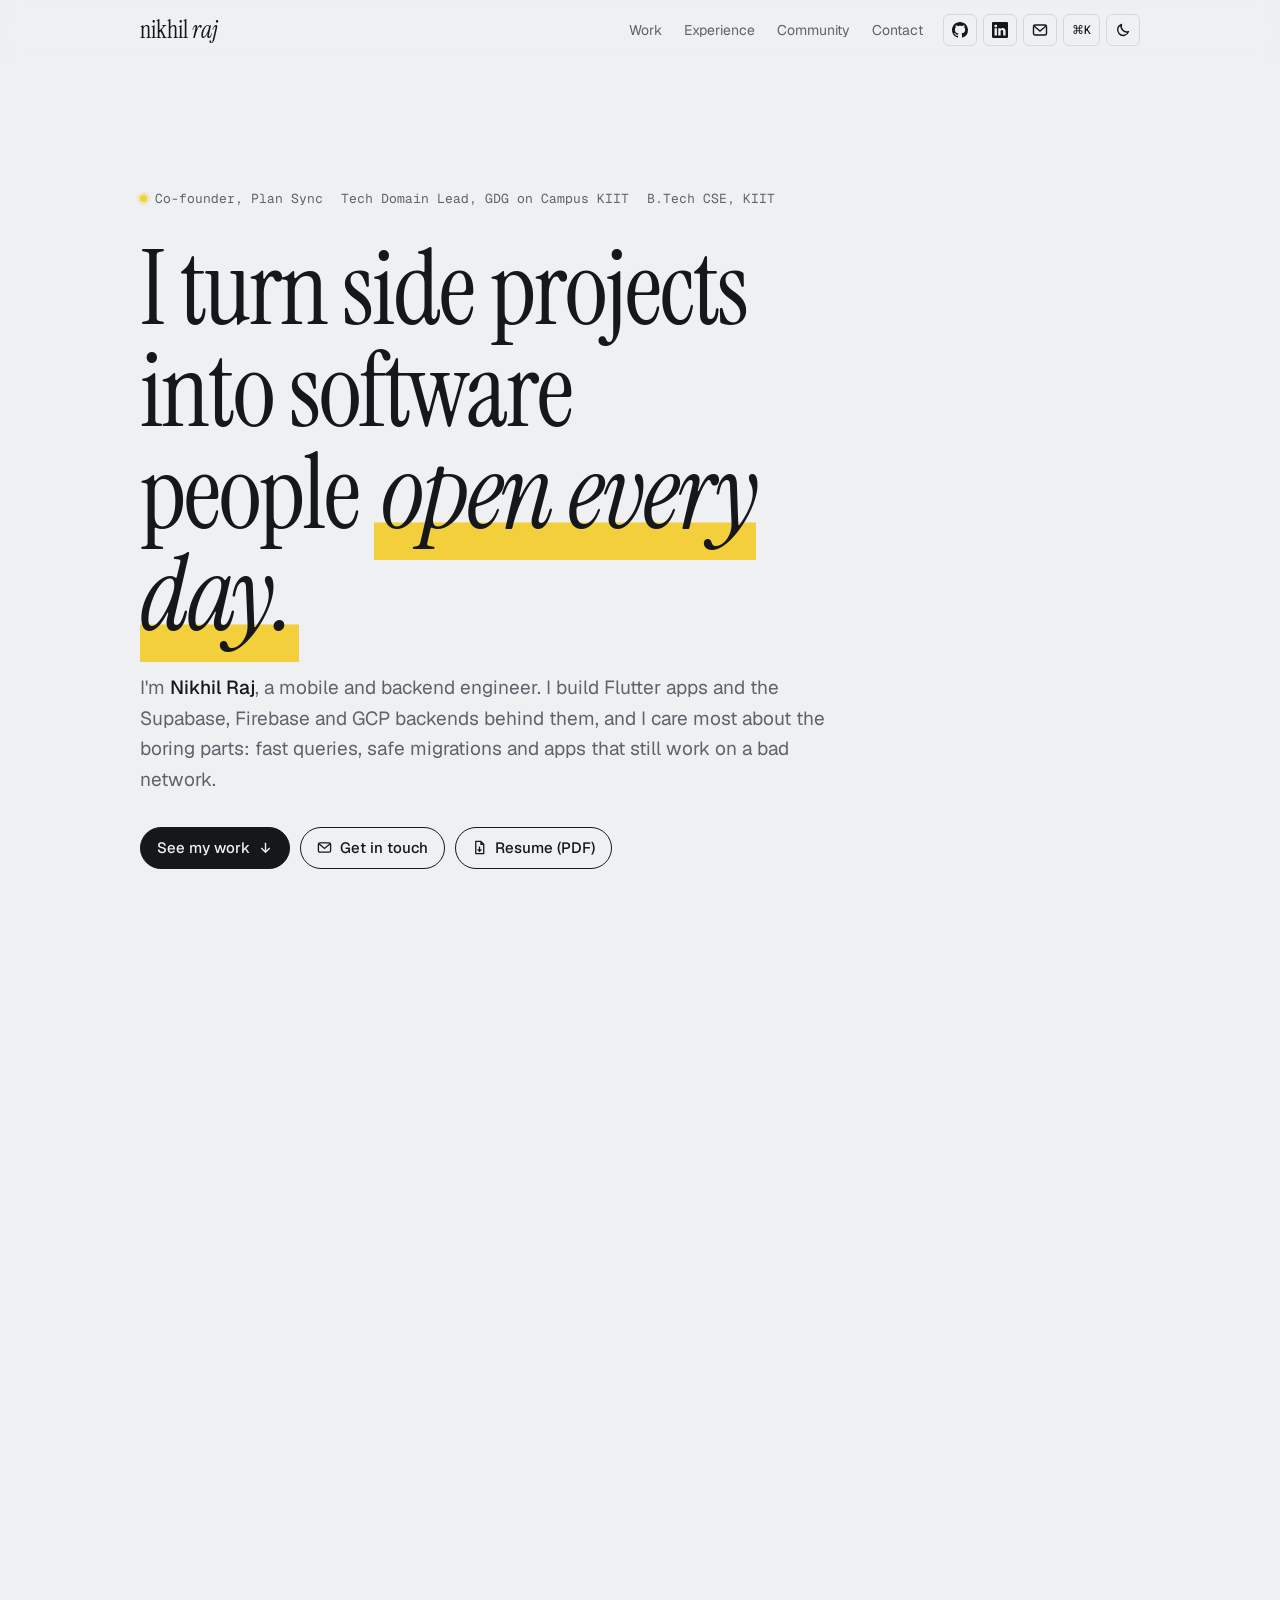
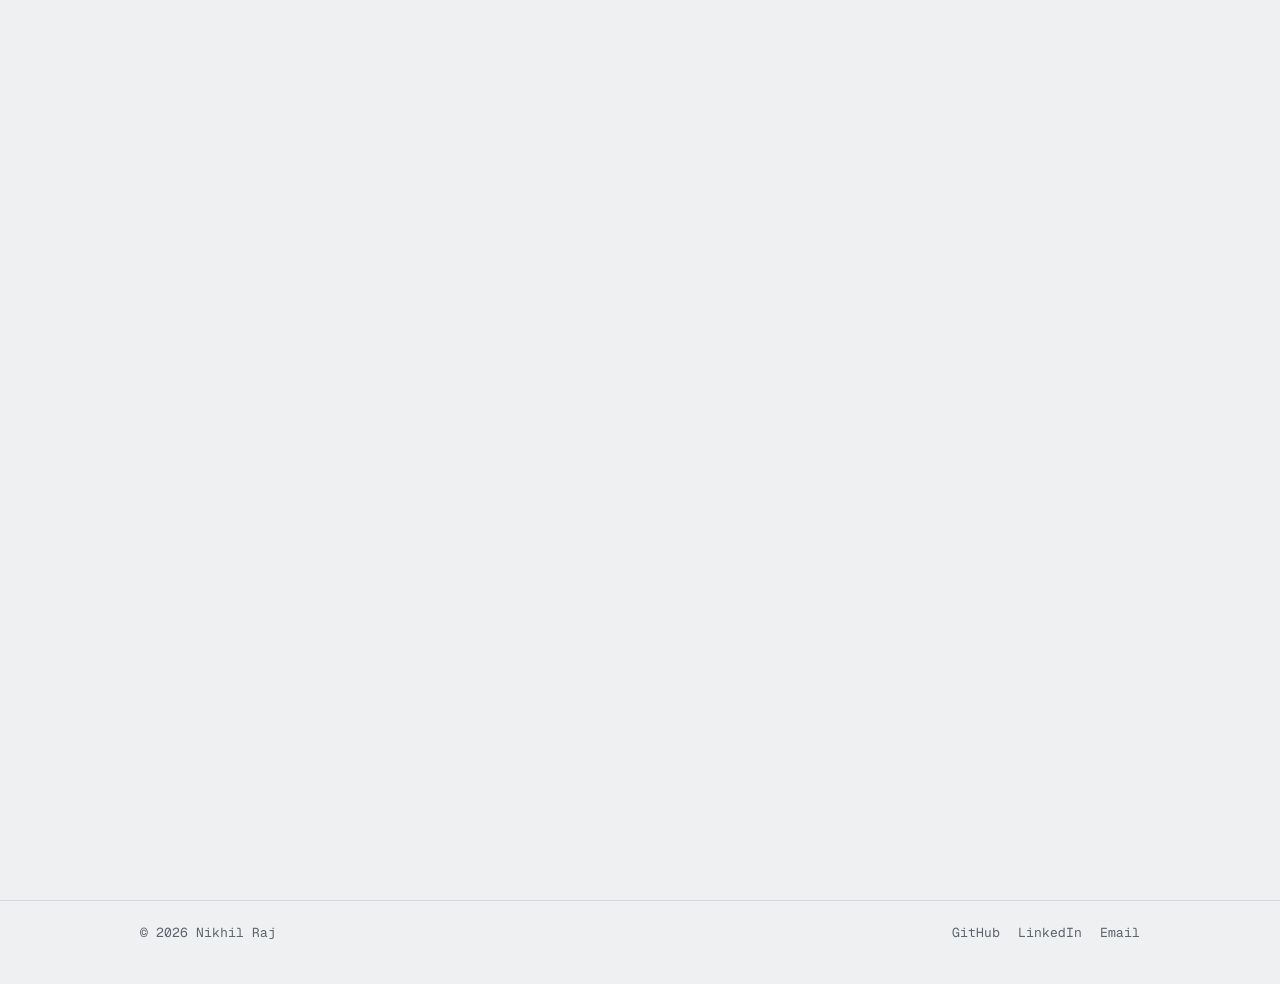
==== index.html @ fef5727f "Portfolio site for nikhilraj.co.in Co-Authored-By: Claude Opus 5.5 (1M context) <noreply@anthropic.c" ====
<!doctype html>
<html lang="en" class="no-js">
<head>
  <meta charset="utf-8">
  <meta name="viewport" content="width=device-width, initial-scale=1">
  <meta http-equiv="Content-Security-Policy" content="default-src 'self'; script-src 'self' 'sha256-2y3BFOywjpH5ztESn5ZbFcE5j5Bi09aAn/C+HqC1ujg='; style-src 'self'; img-src 'self' data:; font-src 'self'; connect-src 'self'; object-src 'none'; base-uri 'self'; form-action 'none'; upgrade-insecure-requests">
  <meta name="referrer" content="strict-origin-when-cross-origin">
  <meta name="robots" content="index, follow">
  <title>Nikhil Raj · Mobile & Backend Engineer</title>
  <meta name="description" content="Nikhil Raj builds mobile apps and the backends behind them. Co-founder of Plan Sync, a campus app with 15,000+ accounts. Flutter, Go, Python, Supabase, GCP.">
  <link rel="canonical" href="https://nikhilraj.co.in/">
  <meta property="og:type" content="website">
  <meta property="og:url" content="https://nikhilraj.co.in/">
  <meta property="og:title" content="Nikhil Raj · Mobile & Backend Engineer">
  <meta property="og:description" content="I turn side projects into software people open every day. Co-founder of Plan Sync (15,000+ accounts).">
  <meta property="og:image" content="https://nikhilraj.co.in/assets/og-image.png">
  <meta name="twitter:card" content="summary_large_image">
  <meta name="theme-color" content="#eef0f2" media="(prefers-color-scheme: light)">
  <meta name="theme-color" content="#0f1113" media="(prefers-color-scheme: dark)">
  <link rel="icon" href="/assets/favicon.svg" type="image/svg+xml">
  <link rel="preload" href="/assets/fonts/instrument-serif.woff2" as="font" type="font/woff2" crossorigin>
  <link rel="stylesheet" href="/assets/fonts.css">
  <link rel="stylesheet" href="/assets/styles.css">
  <script>
    document.documentElement.classList.remove('no-js');
    try { var t = localStorage.getItem('theme'); if (t) document.documentElement.dataset.theme = t; } catch (e) {}
  </script>
  <script type="application/ld+json">
  {"@context":"https://schema.org","@type":"Person","name":"Nikhil Raj","url":"https://nikhilraj.co.in/","jobTitle":"Mobile & Backend Engineer","alumniOf":"Kalinga Institute of Industrial Technology","sameAs":["https://github.com/NiikhilRaj","https://linkedin.com/in/nikhilraj16"]}
  </script>
</head>
<body>
<a class="skip" href="#main">Skip to content</a>

<svg class="sprite" width="0" height="0" aria-hidden="true">
  <symbol id="i-arrow" viewBox="0 0 16 16"><path d="M4.5 11.5l7-7M6 4.5h5.5V10" fill="none" stroke="currentColor" stroke-width="1.5"/></symbol>
  <symbol id="i-down" viewBox="0 0 16 16"><path d="M8 3v10M3.5 8.5L8 13l4.5-4.5" fill="none" stroke="currentColor" stroke-width="1.5"/></symbol>
  <symbol id="i-moon" viewBox="0 0 16 16"><path d="M13.5 9.6A5.6 5.6 0 0 1 6.4 2.5a5.6 5.6 0 1 0 7.1 7.1z" fill="none" stroke="currentColor" stroke-width="1.4" stroke-linejoin="round"/></symbol>
  <symbol id="i-sun" viewBox="0 0 16 16"><circle cx="8" cy="8" r="3" fill="none" stroke="currentColor" stroke-width="1.4"/><path d="M8 1v2M8 13v2M1 8h2M13 8h2M3 3l1.4 1.4M11.6 11.6L13 13M3 13l1.4-1.4M11.6 4.4L13 3" stroke="currentColor" stroke-width="1.4"/></symbol>
  <symbol id="i-gh" viewBox="0 0 16 16"><path fill="currentColor" d="M8 0C3.58 0 0 3.58 0 8c0 3.54 2.29 6.53 5.47 7.59.4.07.55-.17.55-.38 0-.19-.01-.82-.01-1.49-2.01.37-2.53-.49-2.69-.94-.09-.23-.48-.94-.82-1.13-.28-.15-.68-.52-.01-.53.63-.01 1.08.58 1.23.82.72 1.21 1.87.87 2.33.66.07-.52.28-.87.51-1.07-1.78-.2-3.64-.89-3.64-3.95 0-.87.31-1.59.82-2.15-.08-.2-.36-1.02.08-2.12 0 0 .67-.21 2.2.82.64-.18 1.32-.27 2-.27.68 0 1.36.09 2 .27 1.53-1.04 2.2-.82 2.2-.82.44 1.1.16 1.92.08 2.12.51.56.82 1.27.82 2.15 0 3.07-1.87 3.75-3.65 3.95.29.25.54.73.54 1.48 0 1.07-.01 1.93-.01 2.2 0 .21.15.46.55.38A8.01 8.01 0 0 0 16 8c0-4.42-3.58-8-8-8z"/></symbol>
  <symbol id="i-in" viewBox="0 0 16 16"><path fill="currentColor" d="M0 1.15C0 .52.52 0 1.18 0h13.64C15.48 0 16 .52 16 1.15v13.7c0 .63-.52 1.15-1.18 1.15H1.18C.52 16 0 15.48 0 14.85V1.15zm4.94 12.24V6.17H2.54v7.22h2.4zM3.74 5.18c.84 0 1.36-.55 1.36-1.25-.02-.71-.52-1.25-1.35-1.25-.82 0-1.36.54-1.36 1.25 0 .7.52 1.25 1.33 1.25h.02zm4.9 8.21V9.36c0-.22.02-.43.08-.59.18-.43.57-.88 1.23-.88.87 0 1.22.66 1.22 1.63v3.87h2.4V9.25c0-2.22-1.18-3.25-2.76-3.25-1.27 0-1.84.7-2.16 1.19v.03h-.02l.02-.03V6.17h-2.4c.03.68 0 7.22 0 7.22h2.4z"/></symbol>
  <symbol id="i-play" viewBox="0 0 16 16"><path d="M3 1.8v12.4c0 .4.4.6.7.4l10.4-6.2a.5.5 0 0 0 0-.8L3.7 1.4c-.3-.2-.7 0-.7.4z" fill="none" stroke="currentColor" stroke-width="1.4" stroke-linejoin="round"/></symbol>
  <symbol id="i-mail" viewBox="0 0 16 16"><rect x="1.5" y="3" width="13" height="10" rx="1.5" fill="none" stroke="currentColor" stroke-width="1.4"/><path d="M2 4l6 5 6-5" fill="none" stroke="currentColor" stroke-width="1.4"/></symbol>
  <symbol id="i-file" viewBox="0 0 16 16"><path d="M4 1.5h5.5L12.5 4.5v10h-8.5z M9.5 1.5v3h3" fill="none" stroke="currentColor" stroke-width="1.4" stroke-linejoin="round"/><path d="M8 7v5M6 10l2 2 2-2" fill="none" stroke="currentColor" stroke-width="1.4"/></symbol>
</svg>

<header class="top" id="top">
  <div class="wrap">
    <a class="brand" href="/" aria-label="Nikhil Raj, home">nikhil <i>raj</i></a>
    <nav class="nav" aria-label="Sections">
      <a href="#work">Work</a>
      <a href="#experience">Experience</a>
      <a href="#community">Community</a>
      <a href="#contact">Contact</a>
    </nav>
    <div class="top-tools">
      <a class="icon-btn" href="https://github.com/NiikhilRaj" target="_blank" rel="noopener" aria-label="GitHub" title="GitHub"><svg><use href="#i-gh"/></svg></a>
      <a class="icon-btn" href="https://linkedin.com/in/nikhilraj16" target="_blank" rel="noopener" aria-label="LinkedIn" title="LinkedIn"><svg><use href="#i-in"/></svg></a>
      <a class="icon-btn" href="mailto:nikhilraj13733@gmail.com" aria-label="Email" title="nikhilraj13733@gmail.com"><svg><use href="#i-mail"/></svg></a>
      <button class="icon-btn" id="open-palette" type="button" aria-label="Open quick navigation" title="Quick navigation (Ctrl/⌘ K)">⌘K</button>
      <button class="icon-btn" id="theme" type="button" aria-label="Toggle dark mode">
        <svg class="theme-moon"><use href="#i-moon"/></svg><svg class="theme-sun"><use href="#i-sun"/></svg>
      </button>
    </div>
  </div>
</header>

<main id="main">
  <section class="hero">
    <div class="wrap">
      <p class="eyebrow mono"><span><span class="dot"></span>Co-founder, Plan Sync</span><span>Tech Domain Lead, GDG on Campus KIIT</span><span>B.Tech CSE, KIIT</span></p>
      <h1>I turn side projects into software people <em class="mark">open every day.</em></h1>
      <p class="hero-sub">I'm <strong>Nikhil Raj</strong>, a mobile and backend engineer. I build Flutter apps and the Supabase, Firebase and GCP backends behind them, and I care most about the boring parts: fast queries, safe migrations and apps that still work on a bad network.</p>
      <div class="hero-cta">
        <a class="btn solid" href="#work">See my work <svg><use href="#i-down"/></svg></a>
        <a class="btn" href="mailto:nikhilraj13733@gmail.com"><svg><use href="#i-mail"/></svg> Get in touch</a>
        <a class="btn" href="/assets/Nikhil_Raj_Resume.pdf" target="_blank" rel="noopener" download="Nikhil_Raj_Resume.pdf"><svg><use href="#i-file"/></svg> Resume (PDF)</a>
      </div>
    </div>
  </section>

  <div class="wrap">
    <ul class="numbers reveal" aria-label="Highlights">
      <li><span class="num" data-count="15000" data-suffix="+">15,000+</span><span class="num-label">accounts on Plan Sync, from a weekend project</span></li>
      <li><span class="num" data-count="3500" data-suffix="+">3,500+</span><span class="num-label">students opening it daily (9,500+ monthly)</span></li>
      <li><span class="num" data-count="76" data-suffix="%">76%</span><span class="num-label">cut in API query latency after a backend redesign</span></li>
      <li><span class="num" data-count="4.7" data-decimals="1" data-suffix="★">4.7★</span><span class="num-label">Play Store rating from 467 reviews</span></li>
    </ul>
  </div>

  <!-- WORK -->
  <section class="section" id="work">
    <div class="wrap">
      <div class="section-head reveal"><span class="mono">Selected work</span><h2>Things I've shipped</h2></div>

      <article class="feature reveal">
        <div class="feature-copy">
          <span class="mono muted">Co-founder · Sep 2023 to now</span>
          <h3>Plan Sync</h3>
          <p>A timetable app for college students that started as a weekend project and became the app most of campus checks before class. I designed the first database and backend, owned the roadmap and outreach, and later redesigned the backend and the UI.</p>
          <div class="tags"><span class="tag">Flutter</span><span class="tag">Supabase</span><span class="tag">GCP</span><span class="tag">Postgres</span><span class="tag">Open source</span></div>
          <div class="feature-links">
            <a class="chip-link" href="https://play.google.com/store/apps/details?id=in.co.cardlink.plansync" target="_blank" rel="noopener"><svg><use href="#i-play"/></svg> Play Store</a>
            <a class="chip-link" href="https://github.com/plansync-in/plan-sync" target="_blank" rel="noopener"><svg><use href="#i-gh"/></svg> Source</a>
          </div>
        </div>
        <div class="feature-art" aria-hidden="true">
          <div class="phone">
            <div class="screen">
              <div class="screen-head"><b>Today</b><span class="mono muted screen-sec">Section CSE-12</span></div>
              <div class="screen-days"><span>Mon</span><span class="on">Tue</span><span>Wed</span><span>Thu</span><span>Fri</span></div>
              <div class="slot"><time>08:00</time><div><b>Operating Systems</b><small>Room C-201</small></div></div>
              <div class="slot now"><time>09:00</time><div><b>DBMS Lab</b><small>Lab 4 · now</small></div></div>
              <div class="slot"><time>11:00</time><div><b>Machine Learning</b><small>Elective · Room B-106</small></div></div>
              <div class="slot"><time>13:00</time><div><b>Computer Architecture</b><small>Room C-104</small></div></div>
              <div class="slot"><time>15:00</time><div><b>Cloud Computing</b><small>Elective · Room A-12</small></div></div>
            </div>
          </div>
        </div>
      </article>

      <div class="projects">
        <article class="proj reveal">
          <div><h3>MySanji</h3><span class="kind mono">Freelance · Full-stack</span></div>
          <div>
            <p>A grocery delivery app connecting customers with local farmers, fishers and vendors. I moved production from Firebase to MongoDB with zero downtime and no data loss, using a FastAPI layer between the app and the new database, then rebuilt the app in Flutter and Swift and cut its size by 15%.</p>
            <div class="tags"><span class="tag">FastAPI</span><span class="tag">MongoDB</span><span class="tag">Flutter</span><span class="tag">Swift</span></div>
          </div>
          <div class="proj-links"><a class="arrow-link" href="https://mysanji.com/" target="_blank" rel="noopener">mysanji.com <svg><use href="#i-arrow"/></svg></a></div>
        </article>

        <article class="proj reveal">
          <div><h3>Shanghai Global</h3><span class="kind mono">Freelance · CRM &amp; web</span></div>
          <div>
            <p>Car-parts sourcing for the UAE, Qatar and the GCC. I built a cross-platform CRM dashboard for inventory and orders that halved order-processing time and raised capacity by 15%, and redesigned their landing page, which lifted retention by 20%.</p>
            <div class="tags"><span class="tag">Supabase</span><span class="tag">GCP</span><span class="tag">Flutter</span><span class="tag">WordPress</span></div>
          </div>
          <div class="proj-links"><a class="arrow-link" href="https://shanghaiglobalauto.com/" target="_blank" rel="noopener">shanghaiglobalauto.com <svg><use href="#i-arrow"/></svg></a></div>
        </article>

        <article class="proj reveal">
          <div><h3>Email spam classifier</h3><span class="kind mono">DRDO (DEAL) · ML</span></div>
          <div>
            <p>An ensemble of SVM, Naive Bayes and Extra Trees that reached 97.3% accuracy, 4 points above the baseline, served through a real-time pipeline that classifies each email in under 200 ms.</p>
            <div class="tags"><span class="tag">Python</span><span class="tag">scikit-learn</span><span class="tag">NLP</span></div>
          </div>
          <div class="proj-links"><a class="arrow-link" href="https://github.com/NiikhilRaj/email-spam-classifier" target="_blank" rel="noopener">GitHub <svg><use href="#i-arrow"/></svg></a></div>
        </article>

        <article class="proj reveal">
          <div><h3>GDG recruitment screening</h3><span class="kind mono">GDG on Campus KIIT · AI tooling</span></div>
          <div>
            <p>Adapted HackerRank's open-source hiring agent with a custom per-domain rubric to score 500+ applications, cutting shortlisting from two weeks to three days while a human still reviewed every shortlist.</p>
            <div class="tags"><span class="tag">Python</span><span class="tag">Gemini API</span></div>
          </div>
          <div class="proj-links"><a class="arrow-link" href="https://github.com/NiikhilRaj/hiring-agent" target="_blank" rel="noopener">GitHub <svg><use href="#i-arrow"/></svg></a></div>
        </article>

        <article class="proj reveal">
          <div><h3>Weave</h3><span class="kind mono">MLSA Project Wing 2025 · Open source</span></div>
          <div>
            <p>A Flutter video-calling app built by a student team. I built the login and signup flow, custom widgets and app routing through merged pull requests.</p>
            <div class="tags"><span class="tag">Flutter</span><span class="tag">Dart</span></div>
          </div>
          <div class="proj-links"><a class="arrow-link" href="https://github.com/MLSAKIIT/weave-app" target="_blank" rel="noopener">GitHub <svg><use href="#i-arrow"/></svg></a></div>
        </article>

        <article class="proj reveal">
          <div><h3>Nourish</h3><span class="kind mono">GDG workshop app · Open source</span></div>
          <div>
            <p>A nutrition tracker with macro tracking, barcode scanning and AI recipe suggestions, used as the base project in GDG mobile workshops so students contribute real features.</p>
            <div class="tags"><span class="tag">Flutter</span><span class="tag">Provider</span><span class="tag">Hive</span></div>
          </div>
          <div class="proj-links"><a class="arrow-link" href="https://github.com/NiikhilRaj/nourish-app" target="_blank" rel="noopener">GitHub <svg><use href="#i-arrow"/></svg></a></div>
        </article>

        <article class="proj reveal">
          <div><h3>Flappy Flame</h3><span class="kind mono">Game dev · Workshop demo</span></div>
          <div>
            <p>A Flappy Bird clone on the Flame engine with physics, scoring and saved high scores, running on Android, iOS, web and desktop from one codebase. I use it to teach game development.</p>
            <div class="tags"><span class="tag">Flutter</span><span class="tag">Flame</span></div>
          </div>
          <div class="proj-links"><a class="arrow-link" href="https://github.com/NiikhilRaj/flappy_flame" target="_blank" rel="noopener">GitHub <svg><use href="#i-arrow"/></svg></a></div>
        </article>
      </div>
    </div>
  </section>

  <!-- EXPERIENCE -->
  <section class="section" id="experience">
    <div class="wrap">
      <div class="section-head reveal"><span class="mono">Experience</span><h2>Where I've worked</h2></div>
      <div class="log reveal">
        <details open>
          <summary><span class="when mono">Sep 2023 to now</span><span class="role">Co-founder <span class="org">· Plan Sync</span></span><span class="toggle" aria-hidden="true">+</span></summary>
          <div class="body"><ul>
            <li>Turned a weekend side project into a campus-wide app with <b>15,000+ accounts</b> (3,500+ daily, 9,500+ monthly active) by productizing early and owning the roadmap, features and outreach.</li>
            <li>Reached the first 1,000 users on a database and backend I designed and built on Supabase and GCP.</li>
            <li>Cut API query latency by <b>76%</b> by redesigning the backend with indexes, async processing and response caching.</li>
            <li>Designed the current cross-platform UI, led the electives, search and network-error features, and reviewed and merged 8 contributor PRs as maintainer.</li>
          </ul></div>
        </details>
        <details>
          <summary><span class="when mono">Oct 2025 to Mar 2026</span><span class="role">Freelance Full-Stack Developer <span class="org">· MySanji</span></span><span class="toggle" aria-hidden="true">+</span></summary>
          <div class="body"><ul>
            <li>Migrated the production database from Firebase to MongoDB with <b>zero downtime</b> and no data loss through a FastAPI layer, in one month.</li>
            <li>Cut app size by 15% by rebuilding the app in Flutter and Swift over a five-month overhaul.</li>
          </ul></div>
        </details>
        <details>
          <summary><span class="when mono">Aug 2025 to Dec 2025</span><span class="role">Freelance Software Engineer <span class="org">· Shanghai Global</span></span><span class="toggle" aria-hidden="true">+</span></summary>
          <div class="body"><ul>
            <li>Cut order-processing time by <b>50%</b> and raised order capacity by 15% with a cross-platform CRM dashboard on Supabase and GCP.</li>
            <li>Raised customer retention by 20% by redesigning the company's WordPress landing page.</li>
          </ul></div>
        </details>
        <details>
          <summary><span class="when mono">Jun 2025 to Jul 2025</span><span class="role">Summer Trainee <span class="org">· DEAL, DRDO</span></span><span class="toggle" aria-hidden="true">+</span></summary>
          <div class="body"><ul>
            <li>Reached <b>97.3%</b> spam-detection accuracy, 4 points above baseline, with an ensemble of SVM, Naive Bayes and Extra Trees in Python.</li>
            <li>Classified incoming email in under 200 ms each with a real-time pipeline and NLP preprocessing.</li>
          </ul></div>
        </details>
        <details>
          <summary><span class="when mono">Mar 2025 to May 2025</span><span class="role">Flutter Developer Intern <span class="org">· MemoNeet</span></span><span class="toggle" aria-hidden="true">+</span></summary>
          <div class="body"><ul>
            <li>Shipped a referral system on Firebase Auth, Realtime Database and Razorpay payouts.</li>
            <li>Wrote Firebase Functions and Realtime Database security rules for a backend serving <b>1M+ users</b>.</li>
            <li>Reduced login failures by 5% by handling legacy devices in the auth flow.</li>
          </ul></div>
        </details>
      </div>
    </div>
  </section>

  <!-- COMMUNITY -->
  <section class="section" id="community">
    <div class="wrap">
      <div class="section-head reveal"><span class="mono">Community</span><h2>Teaching and leading</h2></div>
      <div class="cards">
        <article class="card reveal">
          <span class="mono muted">Feb 2025 to now · Volunteer</span>
          <h3>Tech Domain Lead, Google Developer Group on Campus KIIT</h3>
          <span class="big">2,000+</span>
          <p>students taught mobile and game development through workshops, webinars and bootcamps, using projects like <a href="https://github.com/NiikhilRaj/nourish-app" target="_blank" rel="noopener">Nourish</a> and <a href="https://github.com/NiikhilRaj/flappy_flame" target="_blank" rel="noopener">Flappy Flame</a>. I also coordinated 30+ student developers to ship 4 community apps.</p>
        </article>
        <article class="card reveal">
          <span class="mono muted">Feb 2025 to now · Volunteer</span>
          <h3>App Developer, Microsoft Learn Student Ambassadors KIIT</h3>
          <span class="big">1 month</span>
          <p>Led a team of 13 students from a blank repo to a released fitness-tracking and video-calling app in one month.</p>
        </article>
      </div>
    </div>
  </section>

  <!-- STACK -->
  <section class="section" id="stack">
    <div class="wrap">
      <div class="section-head reveal"><span class="mono">Toolbox</span><h2>What I work with</h2></div>
      <dl class="stack reveal">
        <div class="stack-row"><dt class="mono">Languages</dt><dd><span>Dart</span><span>Python</span><span>Go</span><span>Swift</span><span>C++</span><span>C</span><span>Java</span></dd></div>
        <div class="stack-row"><dt class="mono">Mobile</dt><dd><span>Flutter</span><span>Flame</span><span>Swift</span><span>Figma</span></dd></div>
        <div class="stack-row"><dt class="mono">Backend</dt><dd><span>FastAPI</span><span>REST APIs</span><span>Postgres</span><span>MongoDB</span><span>Supabase</span><span>Firebase</span></dd></div>
        <div class="stack-row"><dt class="mono">Cloud &amp; ops</dt><dd><span>GCP</span><span>AWS (Lambda, EC2, S3)</span><span>Docker</span><span>GitHub Actions</span><span>Grafana</span><span>Linux</span></dd></div>
        <div class="stack-row"><dt class="mono">Certified</dt><dd><span><a href="https://www.credly.com/badges/8848e8b5-2389-4c54-8351-a8959b86e217/public_url" target="_blank" rel="noopener">SAP Certified Backend Developer (CAP)</a></span><span><a href="https://www.coursera.org/account/accomplishments/professional-cert/M4ODEMSPIJYP" target="_blank" rel="noopener">IBM DevOps &amp; Software Engineering</a></span></dd></div>
        <div class="stack-row"><dt class="mono">Education</dt><dd>B.Tech in Computer Science, Kalinga Institute of Industrial Technology, 2023 to now</dd></div>
      </dl>
    </div>
  </section>

  <!-- CONTACT -->
  <section class="contact" id="contact">
    <div class="wrap">
      <p class="mono muted reveal">Contact</p>
      <h2 class="reveal">Building something? <em>Let's talk.</em></h2>
      <div class="mail-row reveal">
        <a class="mail" href="mailto:nikhilraj13733@gmail.com">nikhilraj13733@gmail.com</a>
        <button class="icon-btn" id="copy-mail" type="button" data-email="nikhilraj13733@gmail.com">Copy</button>
      </div>
      <div class="socials reveal">
        <a class="chip-link" href="https://github.com/NiikhilRaj" target="_blank" rel="noopener"><svg><use href="#i-gh"/></svg> GitHub</a>
        <a class="chip-link" href="https://linkedin.com/in/nikhilraj16" target="_blank" rel="noopener"><svg><use href="#i-in"/></svg> LinkedIn</a>
        <a class="chip-link" href="https://play.google.com/store/apps/details?id=in.co.cardlink.plansync" target="_blank" rel="noopener"><svg><use href="#i-play"/></svg> Plan Sync</a>
        <a class="chip-link" href="/assets/Nikhil_Raj_Resume.pdf" target="_blank" rel="noopener" download="Nikhil_Raj_Resume.pdf"><svg><use href="#i-file"/></svg> Resume</a>
      </div>
    </div>
  </section>
</main>

<footer>
  <div class="wrap mono">
    <span>© <span id="year">2026</span> Nikhil Raj</span>
    <span class="foot-links"><a href="https://github.com/NiikhilRaj" target="_blank" rel="noopener">GitHub</a><a href="https://linkedin.com/in/nikhilraj16" target="_blank" rel="noopener">LinkedIn</a><a href="mailto:nikhilraj13733@gmail.com">Email</a></span>
  </div>
</footer>

<div class="palette" id="palette" role="dialog" aria-modal="true" aria-label="Quick navigation">
  <div class="palette-box">
    <input id="palette-input" type="text" placeholder="Jump to a section, project or link…" autocomplete="off" spellcheck="false">
    <ul id="palette-list"></ul>
  </div>
</div>

<script src="/assets/main.js" defer></script>
</body>
</html>
---- assets/fonts.css ----
@font-face {
  font-family: 'Geist';
  font-style: normal;
  font-weight: 400;
  font-display: swap;
  src: url(/assets/fonts/geist.woff2) format('woff2');
  unicode-range: U+0000-00FF, U+0131, U+0152-0153, U+02BB-02BC, U+02C6, U+02DA, U+02DC, U+0304, U+0308, U+0329, U+2000-206F, U+20AC, U+2122, U+2191, U+2193, U+2212, U+2215, U+FEFF, U+FFFD;
}
@font-face {
  font-family: 'Geist';
  font-style: normal;
  font-weight: 500;
  font-display: swap;
  src: url(/assets/fonts/geist.woff2) format('woff2');
  unicode-range: U+0000-00FF, U+0131, U+0152-0153, U+02BB-02BC, U+02C6, U+02DA, U+02DC, U+0304, U+0308, U+0329, U+2000-206F, U+20AC, U+2122, U+2191, U+2193, U+2212, U+2215, U+FEFF, U+FFFD;
}
@font-face {
  font-family: 'Geist Mono';
  font-style: normal;
  font-weight: 400;
  font-display: swap;
  src: url(/assets/fonts/geist-mono.woff2) format('woff2');
  unicode-range: U+0000-00FF, U+0131, U+0152-0153, U+02BB-02BC, U+02C6, U+02DA, U+02DC, U+0304, U+0308, U+0329, U+2000-206F, U+20AC, U+2122, U+2191, U+2193, U+2212, U+2215, U+FEFF, U+FFFD;
}
@font-face {
  font-family: 'Geist Mono';
  font-style: normal;
  font-weight: 500;
  font-display: swap;
  src: url(/assets/fonts/geist-mono.woff2) format('woff2');
  unicode-range: U+0000-00FF, U+0131, U+0152-0153, U+02BB-02BC, U+02C6, U+02DA, U+02DC, U+0304, U+0308, U+0329, U+2000-206F, U+20AC, U+2122, U+2191, U+2193, U+2212, U+2215, U+FEFF, U+FFFD;
}
@font-face {
  font-family: 'Instrument Serif';
  font-style: italic;
  font-weight: 400;
  font-display: swap;
  src: url(/assets/fonts/instrument-serif-italic.woff2) format('woff2');
  unicode-range: U+0000-00FF, U+0131, U+0152-0153, U+02BB-02BC, U+02C6, U+02DA, U+02DC, U+0304, U+0308, U+0329, U+2000-206F, U+20AC, U+2122, U+2191, U+2193, U+2212, U+2215, U+FEFF, U+FFFD;
}
@font-face {
  font-family: 'Instrument Serif';
  font-style: normal;
  font-weight: 400;
  font-display: swap;
  src: url(/assets/fonts/instrument-serif.woff2) format('woff2');
  unicode-range: U+0000-00FF, U+0131, U+0152-0153, U+02BB-02BC, U+02C6, U+02DA, U+02DC, U+0304, U+0308, U+0329, U+2000-206F, U+20AC, U+2122, U+2191, U+2193, U+2212, U+2215, U+FEFF, U+FFFD;
}
---- assets/styles.css ----
/* ---------- tokens ---------- */
:root {
  --paper: #eef0f2;
  --paper-2: #e3e6ea;
  --ink: #15171a;
  --muted: #5d636b;
  --line: #d3d8de;
  --mark: #f2cf3b;
  --mark-ink: #15171a;
  --serif: "Instrument Serif", Georgia, serif;
  --sans: "Geist", system-ui, -apple-system, "Segoe UI", sans-serif;
  --mono: "Geist Mono", ui-monospace, "SFMono-Regular", Menlo, monospace;
  --wrap: 1080px;
  --gutter: clamp(16px, 4vw, 40px);
  color-scheme: light;
}
@media (prefers-color-scheme: dark) {
  :root:not([data-theme="light"]) {
    --paper: #0f1113;
    --paper-2: #181b1f;
    --ink: #e6e8eb;
    --muted: #8a919a;
    --line: #262a30;
    --mark: #e8c531;
    --mark-band: #6b5a14;
    color-scheme: dark;
  }
}
:root[data-theme="dark"] {
  --paper: #0f1113;
  --paper-2: #181b1f;
  --ink: #e6e8eb;
  --muted: #8a919a;
  --line: #262a30;
  --mark: #e8c531;
  --mark-band: #6b5a14;
  color-scheme: dark;
}

/* ---------- base ---------- */
*, *::before, *::after { box-sizing: border-box; }
html { scroll-behavior: smooth; scroll-padding-top: 72px; -webkit-text-size-adjust: 100%; }
@media (prefers-reduced-motion: reduce) { html { scroll-behavior: auto; } }
body {
  margin: 0;
  background: var(--paper);
  color: var(--ink);
  font: 400 16px/1.6 var(--sans);
  -webkit-font-smoothing: antialiased;
  overflow-x: hidden;
}
img, svg { display: block; max-width: 100%; }
a { color: inherit; text-decoration-color: var(--line); text-underline-offset: 3px; text-decoration-thickness: 1px; }
a:hover { text-decoration-color: var(--ink); }
::selection { background: var(--mark); color: var(--mark-ink); }
:focus-visible { outline: 2px solid var(--ink); outline-offset: 3px; border-radius: 2px; }
h1, h2, h3 { margin: 0; font-weight: 400; }
p { margin: 0; }
ul { margin: 0; padding: 0; list-style: none; }

.sprite { position: absolute; width: 0; height: 0; overflow: hidden; }
.screen-sec { font-size: 10px; }
.wrap { max-width: var(--wrap); margin: 0 auto; padding: 0 var(--gutter); }
.mono { font-family: var(--mono); font-size: 13px; letter-spacing: 0; }
.muted { color: var(--muted); }
.skip { position: absolute; left: -999px; top: 8px; background: var(--mark); color: var(--mark-ink); padding: 6px 10px; z-index: 50; }
.skip:focus { left: 8px; }

/* highlighter: the one accent, used sparingly */
.mark {
  box-shadow: inset 0 -0.36em 0 var(--mark-band, var(--mark));
  padding: 0 .06em;
}

/* ---------- header ---------- */
.top {
  position: sticky; top: 0; z-index: 20;
  background: color-mix(in srgb, var(--paper) 88%, transparent);
  backdrop-filter: blur(10px);
  -webkit-backdrop-filter: blur(10px);
  border-bottom: 1px solid transparent;
  transition: border-color .2s;
}
.top.scrolled { border-bottom-color: var(--line); }
.top .wrap { display: flex; align-items: center; gap: 20px; height: 60px; }
.brand { font-family: var(--serif); font-size: 24px; text-decoration: none; line-height: 1; white-space: nowrap; }
.brand i { font-style: italic; }
.nav { display: flex; gap: 22px; margin-left: auto; }
.nav a { font-size: 14px; text-decoration: none; color: var(--muted); }
.nav a:hover, .nav a[aria-current="true"] { color: var(--ink); }
.top-tools { display: flex; align-items: center; gap: 6px; }
.icon-btn {
  display: inline-grid; place-items: center;
  height: 32px; min-width: 32px; padding: 0 8px;
  border: 1px solid var(--line); border-radius: 6px;
  background: transparent; color: var(--ink); cursor: pointer;
  font: 500 12px var(--mono);
}
.icon-btn:hover { border-color: var(--ink); }
a.icon-btn { text-decoration: none; }
.icon-btn svg { width: 16px; height: 16px; }
.theme-sun { display: none; }
:root[data-theme="dark"] .theme-sun { display: block; }
:root[data-theme="dark"] .theme-moon { display: none; }
@media (prefers-color-scheme: dark) {
  :root:not([data-theme="light"]) .theme-sun { display: block; }
  :root:not([data-theme="light"]) .theme-moon { display: none; }
}
@media (max-width: 760px) {
  .nav { display: none; }
  .top-tools { margin-left: auto; }
}

/* ---------- hero ---------- */
.hero { padding: clamp(56px, 11vw, 128px) 0 clamp(40px, 7vw, 72px); }
.eyebrow { display: flex; flex-wrap: wrap; gap: 8px 18px; color: var(--muted); margin-bottom: 28px; }
.dot { display: inline-block; width: 7px; height: 7px; border-radius: 50%; background: var(--mark); margin-right: 8px; vertical-align: 1px; box-shadow: 0 0 0 3px color-mix(in srgb, var(--mark) 30%, transparent); }
.hero h1 {
  font-family: var(--serif);
  font-size: clamp(44px, 8.4vw, 104px);
  line-height: .98;
  letter-spacing: -0.02em;
  max-width: 13ch;
}
.hero h1 em { font-style: italic; }
.hero-sub { margin-top: 28px; max-width: 56ch; font-size: clamp(17px, 2vw, 19px); color: var(--muted); }
.hero-sub strong { color: var(--ink); font-weight: 500; }
.hero-cta { display: flex; flex-wrap: wrap; gap: 10px; margin-top: 32px; }
.btn {
  display: inline-flex; align-items: center; gap: 8px;
  height: 42px; padding: 0 16px;
  border: 1px solid var(--ink); border-radius: 999px;
  text-decoration: none; font-size: 15px; font-weight: 500;
  transition: background .15s, color .15s;
}
.btn.solid { background: var(--ink); color: var(--paper); }
.btn.solid:hover { background: transparent; color: var(--ink); }
.btn:not(.solid):hover { background: var(--ink); color: var(--paper); }
.btn svg { width: 15px; height: 15px; }

/* ---------- numbers ---------- */
.numbers {
  display: grid; grid-template-columns: repeat(4, 1fr);
  border-top: 1px solid var(--line); border-bottom: 1px solid var(--line);
}
.numbers li { padding: 22px 18px 20px 0; }
.numbers li + li { padding-left: 18px; border-left: 1px solid var(--line); }
.num { font-family: var(--serif); font-size: clamp(38px, 5vw, 56px); line-height: 1; letter-spacing: -0.02em; display: block; }
.num-label { display: block; margin-top: 8px; color: var(--muted); font-size: 14px; line-height: 1.4; }
@media (max-width: 760px) {
  .numbers { grid-template-columns: 1fr 1fr; }
  .numbers li:nth-child(3) { padding-left: 0; border-left: 0; }
  .numbers li:nth-child(n+3) { border-top: 1px solid var(--line); }
}

/* ---------- sections ---------- */
.section { padding: clamp(64px, 10vw, 112px) 0 0; }
.section-head { display: grid; grid-template-columns: 200px 1fr; gap: 24px; align-items: baseline; margin-bottom: 36px; }
.section-head .mono { color: var(--muted); }
.section-head h2 { font-family: var(--serif); font-size: clamp(32px, 4.6vw, 52px); line-height: 1.05; letter-spacing: -0.015em; }
.section-body { display: grid; grid-template-columns: 200px 1fr; gap: 24px; }
.section-body > :first-child:not(.aside) { grid-column: 2; }
@media (max-width: 760px) {
  .section-head, .section-body { grid-template-columns: 1fr; gap: 10px; }
  .section-body > :first-child:not(.aside) { grid-column: auto; }
}

/* ---------- featured project ---------- */
.feature {
  display: grid; grid-template-columns: 1.1fr 1fr; gap: 0;
  border: 1px solid var(--line); border-radius: 14px; overflow: hidden;
  background: var(--paper-2);
}
.feature-copy { padding: clamp(22px, 3vw, 36px); display: flex; flex-direction: column; gap: 16px; }
.feature-copy h3 { font-family: var(--serif); font-size: clamp(34px, 4vw, 46px); line-height: 1; }
.feature-copy p { color: var(--muted); }
.feature-links { display: flex; flex-wrap: wrap; gap: 8px; margin-top: auto; padding-top: 8px; }
.feature-art { border-left: 1px solid var(--line); background: var(--paper); display: grid; place-items: center; padding: 28px; min-height: 320px; }
@media (max-width: 860px) {
  .feature { grid-template-columns: 1fr; }
  .feature-art { border-left: 0; border-top: 1px solid var(--line); min-height: 0; }
}
.tags { display: flex; flex-wrap: wrap; gap: 6px; }
.tag { font: 12px/1 var(--mono); padding: 6px 8px; border: 1px solid var(--line); border-radius: 4px; color: var(--muted); white-space: nowrap; }
.chip-link {
  display: inline-flex; align-items: center; gap: 6px;
  font-size: 14px; text-decoration: none; padding: 7px 12px;
  border: 1px solid var(--line); border-radius: 999px; background: var(--paper);
}
.chip-link:hover { border-color: var(--ink); }
.chip-link svg { width: 13px; height: 13px; }

/* phone mock (pure CSS, no screenshots needed) */
.phone {
  width: min(230px, 70vw); aspect-ratio: 9 / 18.5;
  border: 1px solid var(--ink); border-radius: 30px; padding: 10px;
  background: var(--paper-2);
}
.screen { height: 100%; border-radius: 22px; background: var(--paper); border: 1px solid var(--line); padding: 16px 12px; display: flex; flex-direction: column; gap: 8px; overflow: hidden; }
.screen-head { display: flex; justify-content: space-between; align-items: baseline; margin-bottom: 4px; }
.screen-head b { font-family: var(--serif); font-weight: 400; font-size: 20px; }
.screen-days { display: grid; grid-template-columns: repeat(5, 1fr); gap: 4px; margin-bottom: 6px; }
.screen-days span { font: 10px/1 var(--mono); text-align: center; padding: 6px 0; border-radius: 6px; color: var(--muted); }
.screen-days span.on { background: var(--ink); color: var(--paper); }
.slot { border: 1px solid var(--line); border-radius: 8px; padding: 8px 10px; display: grid; grid-template-columns: 38px 1fr; gap: 8px; align-items: center; }
.slot time { font: 10px/1.2 var(--mono); color: var(--muted); }
.slot b { display: block; font-size: 12px; font-weight: 500; line-height: 1.2; }
.slot small { font-size: 10px; color: var(--muted); }
.slot.now { border-color: var(--ink); box-shadow: inset 3px 0 0 var(--mark); }

/* ---------- project list ---------- */
.projects { margin-top: 18px; border-top: 1px solid var(--line); }
.proj {
  display: grid; grid-template-columns: 1.1fr 1.6fr 180px; gap: 24px;
  padding: 22px 0; border-bottom: 1px solid var(--line); align-items: start;
}
.proj h3 { font-size: 19px; font-weight: 500; line-height: 1.3; }
.proj .kind { display: block; margin-top: 4px; color: var(--muted); }
.proj p { color: var(--muted); }
.proj .tags { margin-top: 12px; }
.proj-links { display: flex; flex-direction: column; gap: 6px; align-items: flex-end; }
.arrow-link { display: inline-flex; align-items: center; gap: 6px; font: 13px var(--mono); text-decoration: none; white-space: nowrap; }
.arrow-link:hover { background: var(--mark); color: var(--mark-ink); }
.arrow-link svg { width: 12px; height: 12px; }
@media (max-width: 760px) {
  .proj { grid-template-columns: 1fr; gap: 10px; }
  .proj-links { flex-direction: row; flex-wrap: wrap; gap: 14px; align-items: center; }
}

/* ---------- experience log ---------- */
.log { border-top: 1px solid var(--line); }
.log details { border-bottom: 1px solid var(--line); }
.log summary {
  list-style: none; cursor: pointer;
  display: grid; grid-template-columns: 150px 1fr auto; gap: 20px; align-items: baseline;
  padding: 20px 0;
}
.log summary::-webkit-details-marker { display: none; }
.log summary:hover .role { text-decoration: underline; text-decoration-color: var(--line); text-underline-offset: 4px; }
.log .when { color: var(--muted); }
.log .role { font-size: 18px; font-weight: 500; line-height: 1.35; }
.log .org { color: var(--muted); font-weight: 400; }
.log .toggle { font: 18px/1 var(--mono); color: var(--muted); transition: transform .2s; width: 18px; text-align: center; }
.log details[open] .toggle { transform: rotate(45deg); }
.log .body { padding: 0 0 24px 170px; }
.log .body ul { display: grid; gap: 10px; max-width: 68ch; }
.log .body li { position: relative; padding-left: 18px; color: var(--muted); }
.log .body li::before { content: ""; position: absolute; left: 0; top: .72em; width: 8px; height: 1px; background: var(--ink); }
.log .body li b { color: var(--ink); font-weight: 500; }
.log .body a { white-space: nowrap; }
@media (max-width: 760px) {
  .log summary { grid-template-columns: 1fr auto; gap: 4px 12px; }
  .log .when { grid-column: 1; grid-row: 1; }
  .log .role { grid-column: 1; grid-row: 2; }
  .log .toggle { grid-column: 2; grid-row: 1 / span 2; align-self: center; }
  .log .body { padding-left: 0; }
}

/* ---------- community / stack ---------- */
.cards { display: grid; grid-template-columns: 1fr 1fr; gap: 16px; }
.card { border: 1px solid var(--line); border-radius: 12px; padding: 22px; display: flex; flex-direction: column; gap: 10px; }
.card h3 { font-size: 18px; font-weight: 500; }
.card p { color: var(--muted); }
.card .big { font-family: var(--serif); font-size: 44px; line-height: 1; }
@media (max-width: 760px) { .cards { grid-template-columns: 1fr; } }

.stack { display: grid; gap: 0; border-top: 1px solid var(--line); }
.stack-row { display: grid; grid-template-columns: 150px 1fr; gap: 20px; padding: 16px 0; border-bottom: 1px solid var(--line); }
.stack-row dt { color: var(--muted); }
.stack-row dd { margin: 0; }
.stack-row dd span:not(:last-child)::after { content: " / "; color: var(--line); }
@media (max-width: 560px) { .stack-row { grid-template-columns: 1fr; gap: 4px; } }

/* ---------- contact ---------- */
.contact { padding: clamp(80px, 12vw, 140px) 0 clamp(56px, 8vw, 96px); }
.contact h2 { font-family: var(--serif); font-size: clamp(44px, 9vw, 112px); line-height: .95; letter-spacing: -0.02em; }
.contact h2 em { font-style: italic; }
.mail-row { display: flex; flex-wrap: wrap; align-items: center; gap: 10px 16px; margin-top: 32px; }
.mail { font-size: clamp(18px, 3vw, 28px); text-decoration-thickness: 1px; word-break: break-all; }
.socials { display: flex; flex-wrap: wrap; gap: 8px; margin-top: 28px; }

footer { border-top: 1px solid var(--line); padding: 22px 0 40px; }
footer .wrap { display: flex; flex-wrap: wrap; justify-content: space-between; gap: 10px; color: var(--muted); }
.foot-links { display: flex; gap: 18px; }
.foot-links a { text-decoration: none; }
.foot-links a:hover { color: var(--ink); }
kbd { font: 11px var(--mono); border: 1px solid var(--line); border-bottom-width: 2px; border-radius: 4px; padding: 1px 5px; }

/* ---------- reveal ---------- */
.reveal { opacity: 0; transform: translateY(14px); transition: opacity .6s ease, transform .6s ease; }
.reveal.in { opacity: 1; transform: none; }
@media (prefers-reduced-motion: reduce) { .reveal { opacity: 1; transform: none; transition: none; } }
.no-js .reveal { opacity: 1; transform: none; }

/* ---------- command palette ---------- */
.palette { position: fixed; inset: 0; z-index: 60; display: none; place-items: start center; padding: 14vh 16px 16px; background: color-mix(in srgb, var(--paper) 60%, transparent); backdrop-filter: blur(4px); -webkit-backdrop-filter: blur(4px); }
.palette.open { display: grid; }
.palette-box { width: min(560px, 100%); background: var(--paper); border: 1px solid var(--ink); border-radius: 12px; overflow: hidden; box-shadow: 0 24px 60px -24px rgba(0,0,0,.35); }
.palette input { width: 100%; border: 0; border-bottom: 1px solid var(--line); background: transparent; color: var(--ink); font: 16px var(--sans); padding: 16px 18px; outline: none; }
.palette ul { max-height: 50vh; overflow: auto; padding: 6px; }
.palette li a { display: flex; justify-content: space-between; gap: 12px; padding: 10px 12px; border-radius: 8px; text-decoration: none; }
.palette li a span:last-child { color: var(--muted); font: 12px var(--mono); }
.palette li a.active { background: var(--ink); color: var(--paper); }
.palette li a.active span:last-child { color: var(--paper); opacity: .7; }
.palette .empty { padding: 14px; color: var(--muted); }

/* ---------- case study page ---------- */
.crumbs { padding-top: 40px; }
.case-hero { padding: 28px 0 44px; }
.case-hero h1 { font-family: var(--serif); font-size: clamp(52px, 10vw, 120px); line-height: .95; letter-spacing: -0.02em; }
.case-hero .lede { margin-top: 20px; max-width: 58ch; font-size: clamp(17px, 2vw, 20px); color: var(--muted); }
.meta { display: grid; grid-template-columns: repeat(4, 1fr); gap: 0; border-top: 1px solid var(--line); border-bottom: 1px solid var(--line); margin-top: 36px; }
.meta div { padding: 16px 16px 16px 0; }
.meta div + div { padding-left: 16px; border-left: 1px solid var(--line); }
.meta dt { color: var(--muted); }
.meta dd { margin: 6px 0 0; font-size: 15px; }
@media (max-width: 760px) {
  .meta { grid-template-columns: 1fr 1fr; }
  .meta div:nth-child(3) { padding-left: 0; border-left: 0; }
  .meta div:nth-child(n+3) { border-top: 1px solid var(--line); }
}
.prose { max-width: 66ch; display: grid; gap: 18px; font-size: 17px; }
.prose p { color: var(--muted); }
.prose p strong { color: var(--ink); font-weight: 500; }
.prose h3 { font-size: 20px; font-weight: 500; margin-top: 10px; }
.callout { border-left: 3px solid var(--mark); padding: 4px 0 4px 18px; font-family: var(--serif); font-size: clamp(24px, 3vw, 32px); line-height: 1.2; }
.next { margin: 72px 0 64px; border-top: 1px solid var(--line); padding-top: 28px; display: flex; justify-content: space-between; flex-wrap: wrap; gap: 14px; align-items: baseline; }
.next a { font-family: var(--serif); font-size: clamp(28px, 4vw, 40px); text-decoration: none; }
.next a:hover { background: var(--mark); color: var(--mark-ink); }
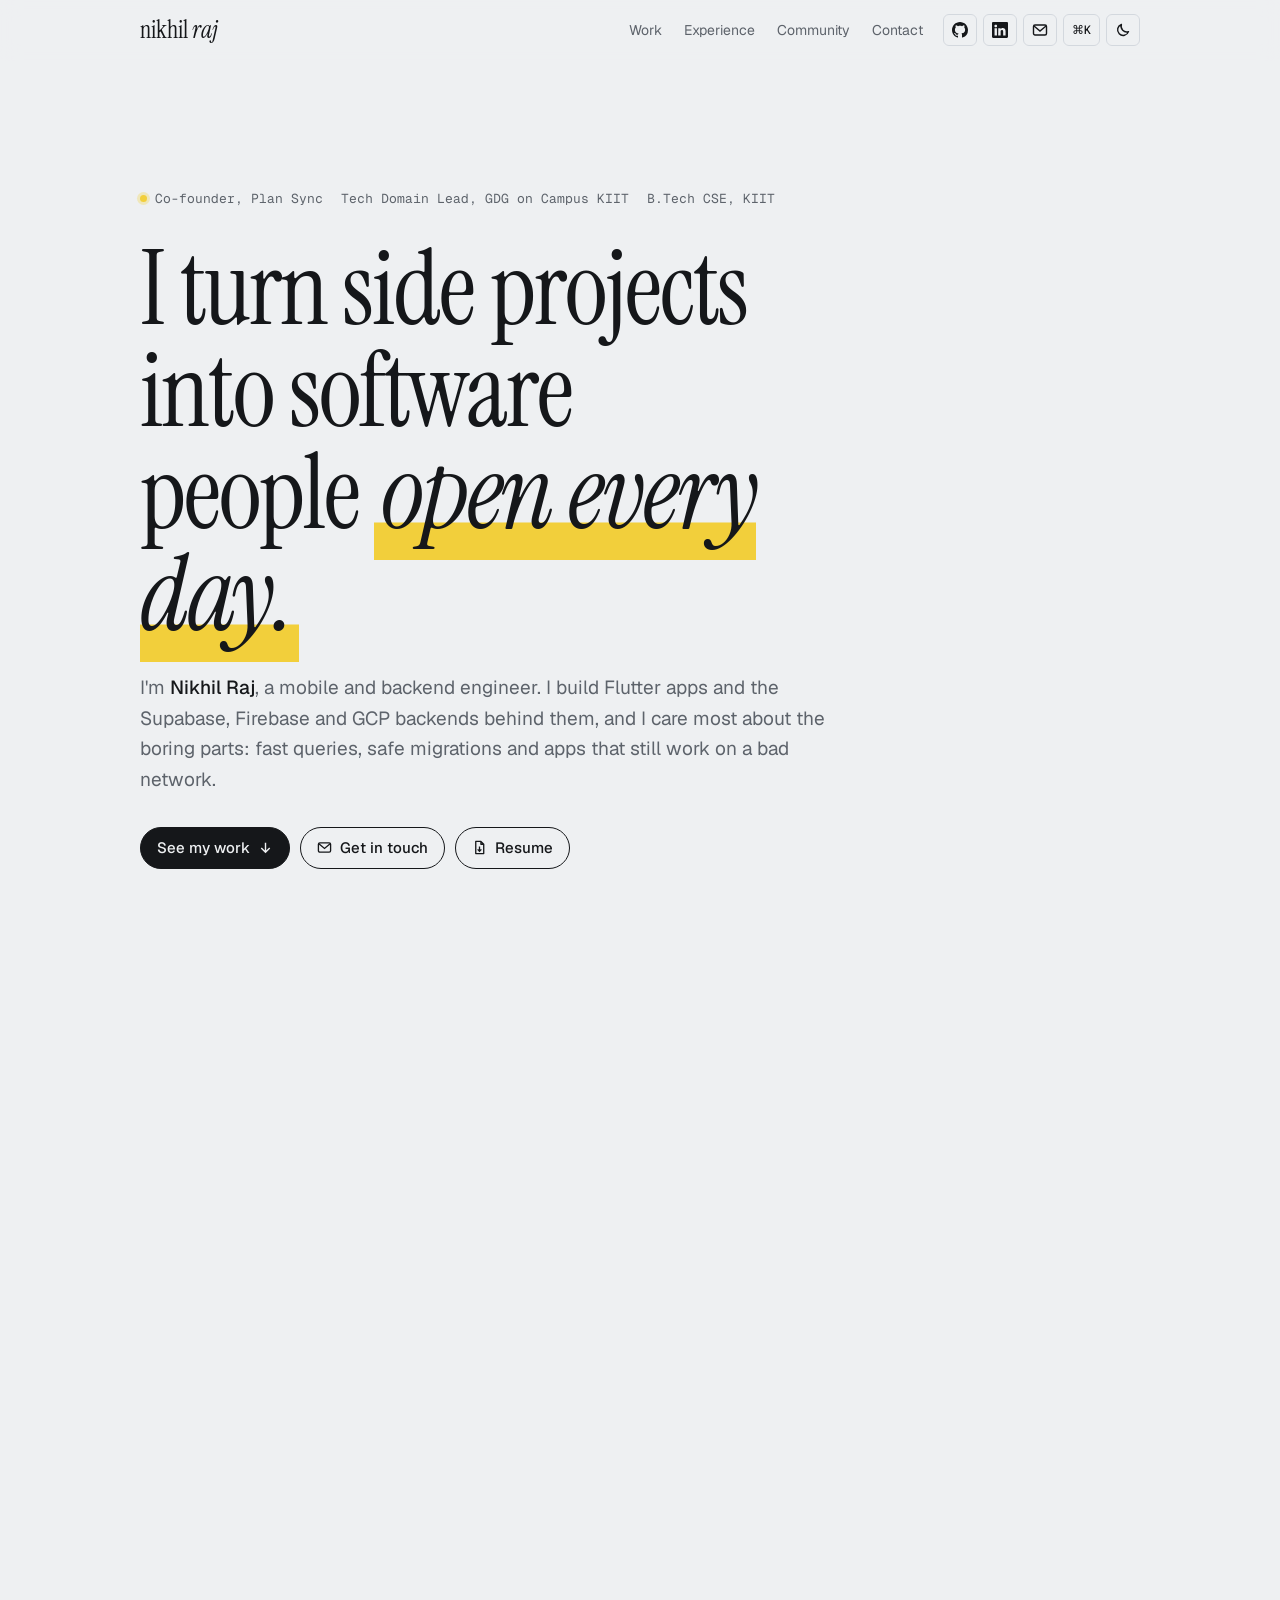
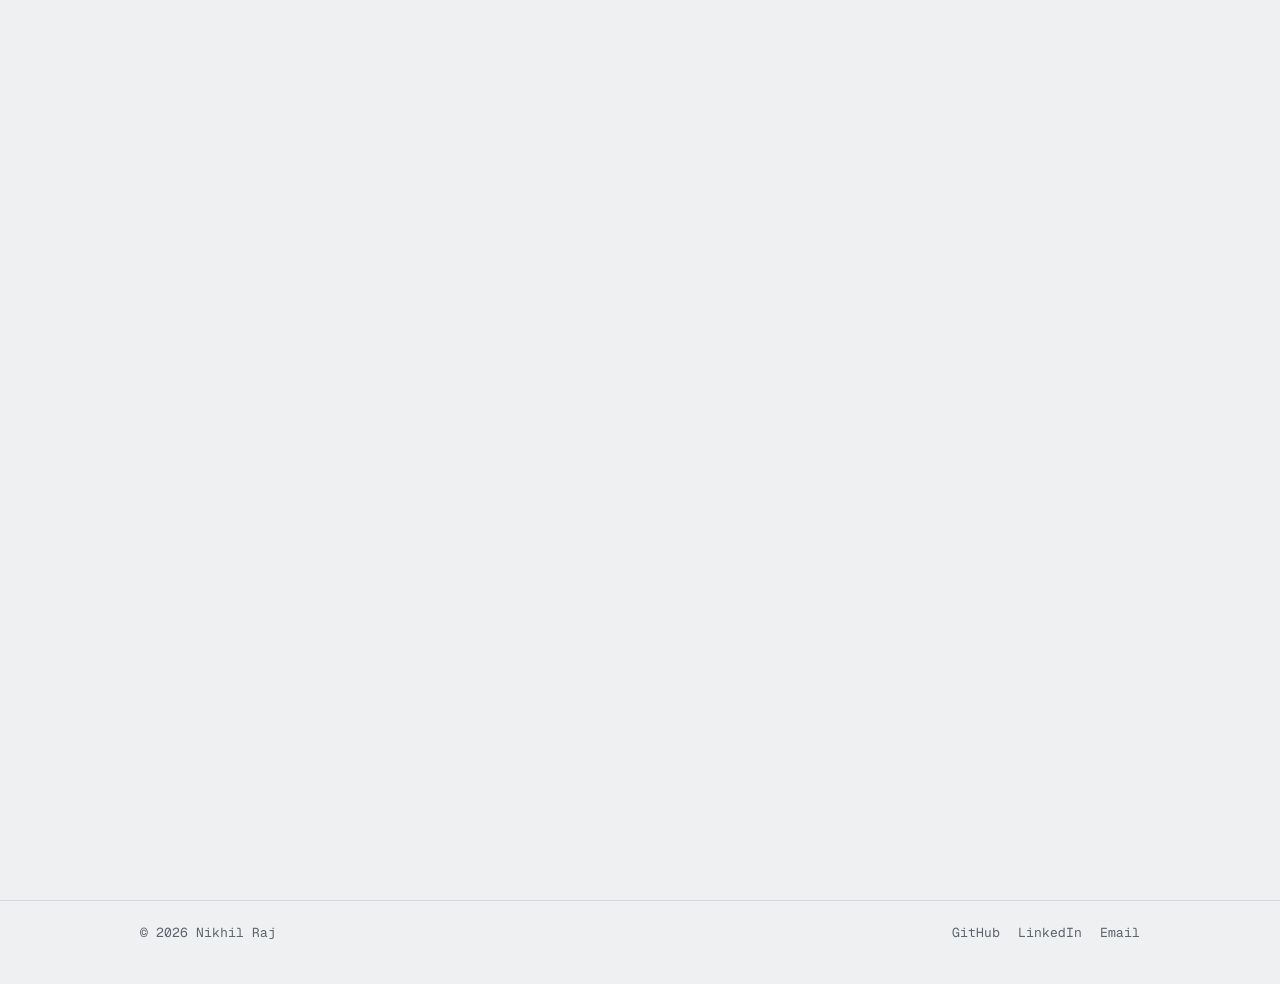
==== commit b641cdcb: "Point resume links to the Google Doc; remove bundled PDF Co-Authored-By: Claude Opus 5.5 (1M context" ====
--- a/index.html
+++ b/index.html
@@ -3,7 +3,7 @@
 <head>
   <meta charset="utf-8">
   <meta name="viewport" content="width=device-width, initial-scale=1">
-  <meta http-equiv="Content-Security-Policy" content="default-src 'self'; script-src 'self' 'sha256-2y3BFOywjpH5ztESn5ZbFcE5j5Bi09aAn/C+HqC1ujg='; style-src 'self'; img-src 'self' data:; font-src 'self'; connect-src 'self'; object-src 'none'; base-uri 'self'; form-action 'none'; upgrade-insecure-requests">
+  <meta http-equiv="Content-Security-Policy" content="default-src 'self'; script-src 'self' 'sha256-2y3BFOywjpH5ztESn5ZbFcE5j5Bi09aAn/C+HqC1ujg='; style-src 'self'; img-src 'self' data:; font-src 'self'; connect-src 'self'; object-src 'none'; base-uri 'self'; form-action 'none'">
   <meta name="referrer" content="strict-origin-when-cross-origin">
   <meta name="robots" content="index, follow">
   <title>Nikhil Raj · Mobile & Backend Engineer</title>
@@ -74,7 +74,7 @@
       <div class="hero-cta">
         <a class="btn solid" href="#work">See my work <svg><use href="#i-down"/></svg></a>
         <a class="btn" href="mailto:nikhilraj13733@gmail.com"><svg><use href="#i-mail"/></svg> Get in touch</a>
-        <a class="btn" href="/assets/Nikhil_Raj_Resume.pdf" target="_blank" rel="noopener" download="Nikhil_Raj_Resume.pdf"><svg><use href="#i-file"/></svg> Resume (PDF)</a>
+        <a class="btn" href="https://docs.google.com/document/d/1LQzkYUAQ8d1en3Uep0_bGfKdRoMT5BG5hDGg9HIAHIo/edit?tab=t.0" target="_blank" rel="noopener"><svg><use href="#i-file"/></svg> Resume</a>
       </div>
     </div>
   </section>
@@ -282,7 +282,7 @@
         <a class="chip-link" href="https://github.com/NiikhilRaj" target="_blank" rel="noopener"><svg><use href="#i-gh"/></svg> GitHub</a>
         <a class="chip-link" href="https://linkedin.com/in/nikhilraj16" target="_blank" rel="noopener"><svg><use href="#i-in"/></svg> LinkedIn</a>
         <a class="chip-link" href="https://play.google.com/store/apps/details?id=in.co.cardlink.plansync" target="_blank" rel="noopener"><svg><use href="#i-play"/></svg> Plan Sync</a>
-        <a class="chip-link" href="/assets/Nikhil_Raj_Resume.pdf" target="_blank" rel="noopener" download="Nikhil_Raj_Resume.pdf"><svg><use href="#i-file"/></svg> Resume</a>
+        <a class="chip-link" href="https://docs.google.com/document/d/1LQzkYUAQ8d1en3Uep0_bGfKdRoMT5BG5hDGg9HIAHIo/edit?tab=t.0" target="_blank" rel="noopener"><svg><use href="#i-file"/></svg> Resume</a>
       </div>
     </div>
   </section>
